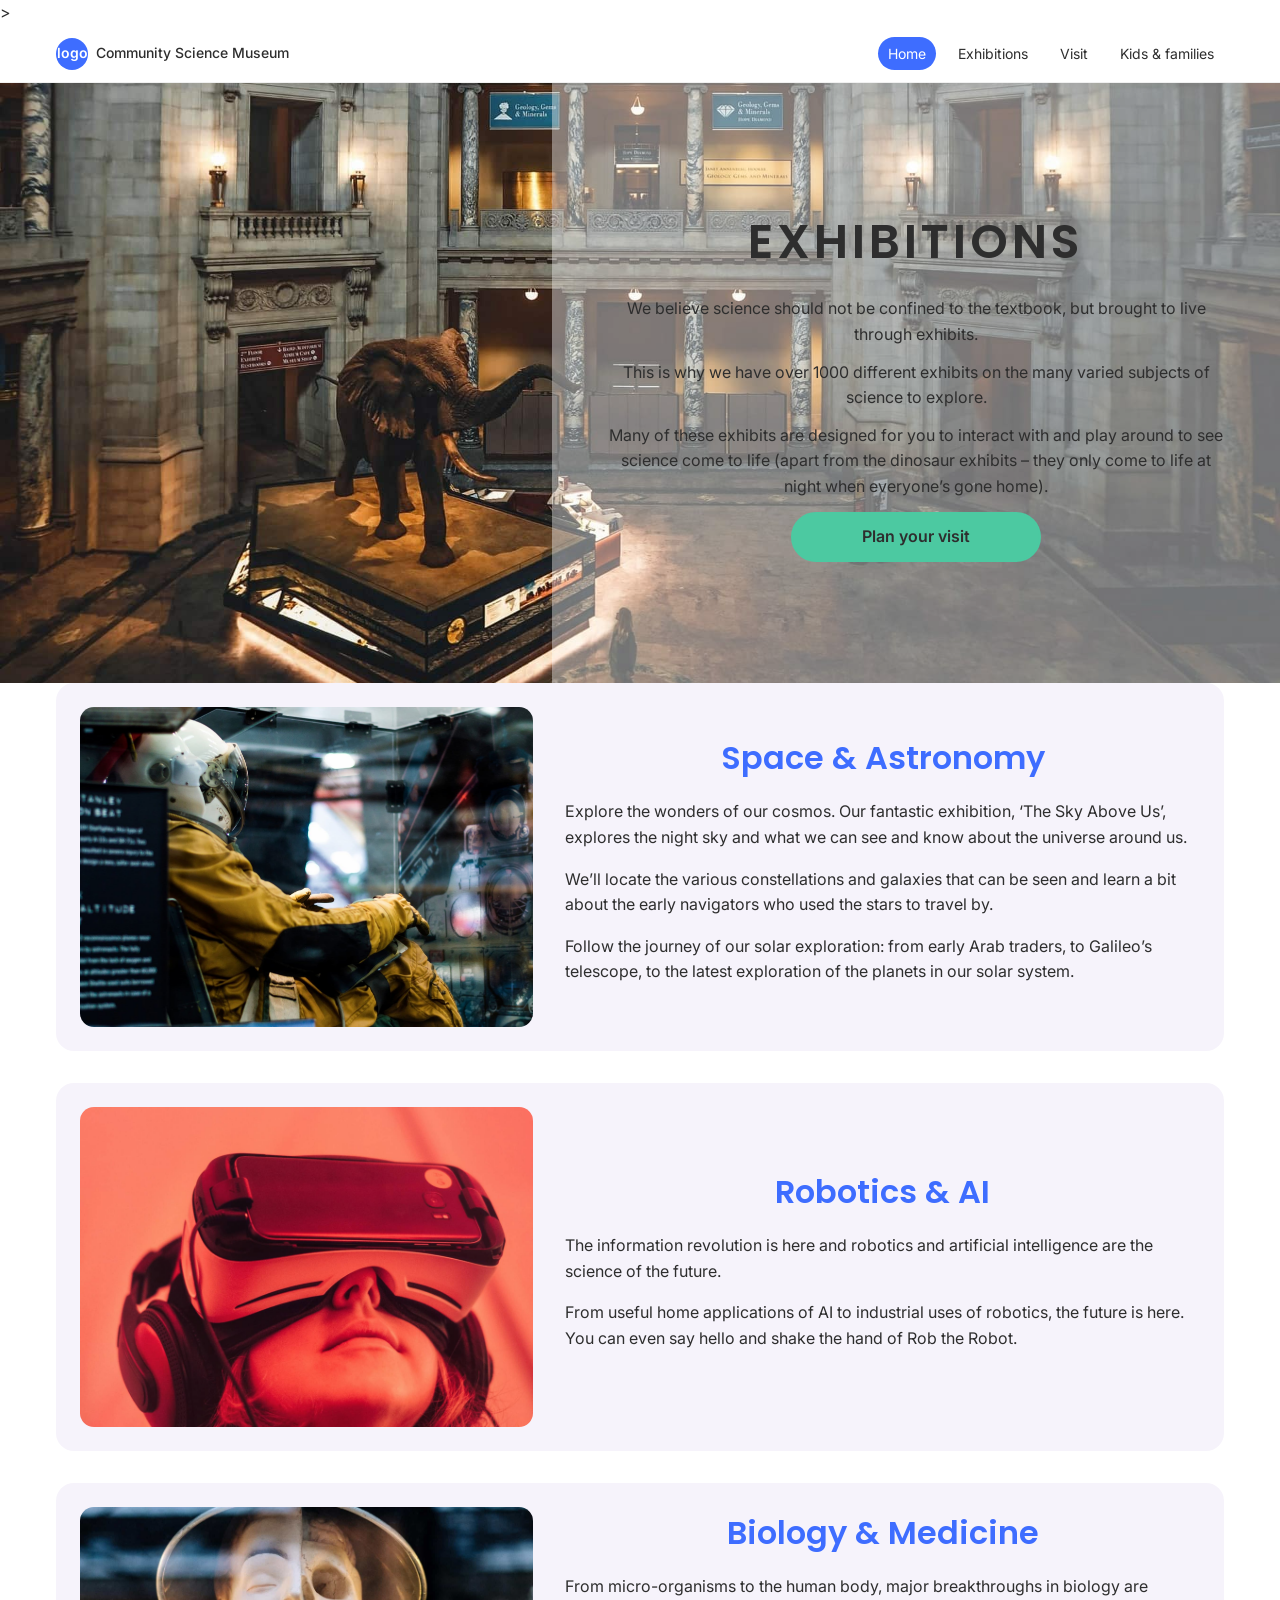
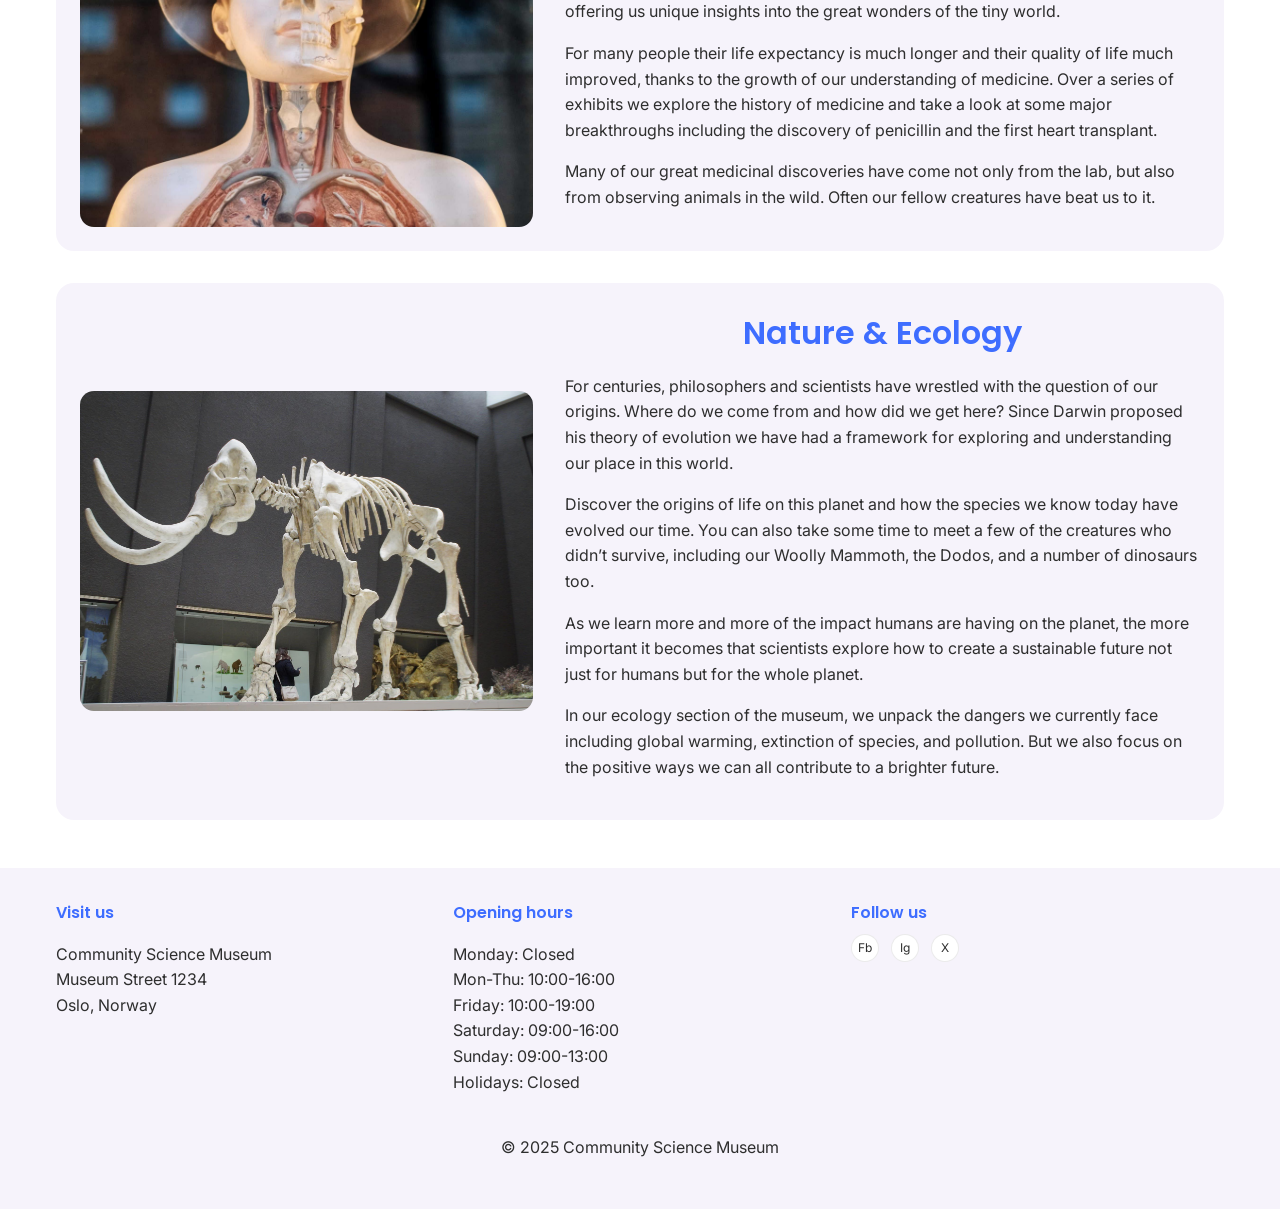
==== pages/exhibitions.html @ b7fa2a3b "Desktop SP-2025 Pages in HTML and CSS for the Semester Project fall 2025" ====
<!DOCTYPE html>
<html lang="en">
<head>
    <meta charset="UTF-8">
    <meta name="viewport" content="width=device-width, initial-scale=1.0">
    <title>Community Science Museum - Home</title>
    <link rel="stylesheet" href="../css/style.css">

    ><meta name="description" content="Explore the wonders of science at the Community Science Museum. Discover exhibits, events, and educational resources for all ages.">

    <!--Google fonts-->
    <link href="https://fonts.googleapis.com/css2?family=Inter:wght@300;400;500;600&family=Poppins:wght@400;500;600&display=swap" rel="stylesheet">

    <link rel="stylesheet" href="css/style.css" />
</head>
<body>
    <header class="site-header">
    <div class="container header-inner">
      <a href="index.html" class="logo">
        <!-- You can swap this for an <img> later -->
        <span class="logo-mark">(logo)</span>
        <span class="logo-text">Community Science Museum</span>
      </a>

      <nav class="main-nav" aria-label="Main navigation">
        <ul>
          <li><a href="index.html" class="nav-link active">Home</a></li>
          <li><a href="pages/exhibitions.html" class="nav-link">Exhibitions</a></li>
          <li><a href="pages/visit.html" class="nav-link">Visit</a></li>
          <li><a href="pages/kids-families.html" class="nav-link">Kids &amp; families</a></li>
        </ul>
      </nav>
    </div>
  </header>

<main>
      <!-- HERO -->
  <section class="hero hero-exhibitions">
    <div class="hero-overlay hero-overlay-right hero-overlay-40">
      <h1 class="hero-title">EXHIBITIONS</h1>

      <div class="hero-text-block">
        <p>
          We believe science should not be confined to the textbook, but brought to live through exhibits.
        </p>
        <p>
          This is why we have over 1000 different exhibits on the many varied subjects of science to explore.
        </p>
        <p>
          Many of these exhibits are designed for you to interact with and play around to see science come to life
          (apart from the dinosaur exhibits – they only come to life at night when everyone’s gone home).
        </p>
      </div>

      <a href="visit.html" class="btn btn-secondary btn-fixed">Plan your visit</a>
    </div>
  </section>

  <!-- EXHIBITION CARDS (STACKED) -->
  <section class="section expo-stack">
    <div class="container">
      <!-- Card 1 -->
      <article class="expo-card">
        <div class="expo-media">
          <img src="../images/astronaut.jpg" alt="Flight simulator for astronauts representing space and astronomy" />
        </div>

        <div class="expo-content">
          <h2 class="expo-title">Space & Astronomy</h2>
          <p>
            Explore the wonders of our cosmos. Our fantastic exhibition, ‘The Sky Above Us’, explores the night sky and
            what we can see and know about the universe around us.
          </p>
          <p>
            We’ll locate the various constellations and galaxies that can be seen and learn a bit about the early
            navigators who used the stars to travel by.
          </p>
          <p>
            Follow the journey of our solar exploration: from early Arab traders, to Galileo’s telescope, to the latest
            exploration of the planets in our solar system.
          </p>
        </div>
      </article>

      <!-- Card 2 -->
      <article class="expo-card">
        <div class="expo-media">
          <img src="../images/vr-red.jpg" alt="Child using VR headset" />
        </div>

        <div class="expo-content">
          <h2 class="expo-title">Robotics & AI</h2>
          <p>
            The information revolution is here and robotics and artificial intelligence are the science of the future.
          </p>
          <p>
            From useful home applications of AI to industrial uses of robotics, the future is here. You can even say
            hello and shake the hand of Rob the Robot.
          </p>
        </div>
      </article>

      <!-- Card 3 -->
      <article class="expo-card">
        <div class="expo-media">
          <img src="../images/body-anatomy.jpg" alt="Anatomy of the body representing biology and medicine" />
        </div>

        <div class="expo-content">
          <h2 class="expo-title">Biology &amp; Medicine</h2>
          <p>
            From micro-organisms to the human body, major breakthroughs in biology are offering us unique insights into
            the great wonders of the tiny world.
          </p>
          <p>
            For many people their life expectancy is much longer and their quality of life much improved, thanks to the
            growth of our understanding of medicine. Over a series of exhibits we explore the history of medicine and
            take a look at some major breakthroughs including the discovery of penicillin and the first heart
            transplant.
          </p>
          <p>
            Many of our great medicinal discoveries have come not only from the lab, but also from observing animals in
            the wild. Often our fellow creatures have beat us to it.
          </p>
        </div>
      </article>

      <!-- Card 4 -->
      <article class="expo-card">
        <div class="expo-media">
          <img src="../images/mammoth.jpg" alt="Mammoth skeleton representing nature and ecology" />
        </div>

        <div class="expo-content">
          <h2 class="expo-title">Nature & Ecology</h2>
          <p>
            For centuries, philosophers and scientists have wrestled with the question of our origins. Where do we come
            from and how did we get here? Since Darwin proposed his theory of evolution we have had a framework for
            exploring and understanding our place in this world.
          </p>
          <p>
            Discover the origins of life on this planet and how the species we know today have evolved our time. You can
            also take some time to meet a few of the creatures who didn’t survive, including our Woolly Mammoth, the
            Dodos, and a number of dinosaurs too.
          </p>
          <p>
            As we learn more and more of the impact humans are having on the planet, the more important it becomes that
            scientists explore how to create a sustainable future not just for humans but for the whole planet.
          </p>
          <p>
            In our ecology section of the museum, we unpack the dangers we currently face including global warming,
            extinction of species, and pollution. But we also focus on the positive ways we can all contribute to a
            brighter future.
          </p>
        </div>
      </article>
    </div>
  </section>
</main>

<footer class="site-footer">
    <div class="container footer-grid">
      <section class="footer-section">
        <h2 class="footer-heading">Visit us</h2>
        <p>Community Science Museum<br>
        Museum Street 1234<br>
        Oslo, Norway</p>
      </section>

      <section class="footer-section">
        <h2 class="footer-heading">Opening hours</h2>
        <p>
        Monday: Closed<br>
        Mon-Thu: 10:00-16:00<br>
        Friday: 10:00-19:00<br>
        Saturday: 09:00-16:00<br>
        Sunday: 09:00-13:00<br>
        Holidays: Closed<br>
        </p>
      </section>

      <section class="footer-section">
        <h2 class="footer-heading">Follow us</h2>
        <div class="footer-icons" aria-label="Social media">
          <a href="#" aria-label="Visit us on Facebook">Fb</a>
          <a href="#" aria-label="Visit us on Instagram">Ig</a>
          <a href="#" aria-label="Visit us on X">X</a>
        </div>
      </section>
    </div>

    <div class="footer-bottom">
      <p>© 2025 Community Science Museum</p>
    </div>
  </footer>
</body>
</html>
---- css/style.css ----
/* ==== RESET-ish ==== */
*,
*::before,
*::after {
  box-sizing: border-box;
}

body {
  margin: 0;
  font-family: "Inter", system-ui, -apple-system, BlinkMacSystemFont, sans-serif;
  color: #2E2E2E;
  background-color: #FFFFFF;
  line-height: 1.6;
}

/* ==== DESIGN TOKENS ==== */
:root {
  --color-primary: #3E6DFF;
  --color-secondary: #A68EFF;
  --color-bg: #FFFFFF;
  --color-text: #2E2E2E;
  --color-card: #F6F3FB;
  --color-cta: #4CC9A1;

  --radius-card: 16px;
  --shadow-soft: 0 8px 24px rgba(0, 0, 0, 0.06);

  --space-xs: 4px;
  --space-s: 8px;
  --space-m: 16px;
  --space-l: 24px;
  --space-xl: 32px;
  --space-xxl: 48px;
}

/* ==== GLOBAL LAYOUT ==== */
.container {
  width: 100%;
  max-width: 1200px;
  margin: 0 auto;
  padding-inline: 16px;
}

/* Headings */
h1, h2, h3 {
  font-family: "Poppins", system-ui, -apple-system, system-ui, -apple-system, BlinkMacSystemFont, 'Segoe UI', Roboto, Oxygen, Ubuntu, Cantarell, 'Open Sans', 'Helvetica Neue', sans-serif;
  margin-top: 0;
  color: var(--color-text);
}

h1 {
  font-size: clamp(32px, 4vw, 48px);
  font-weight: 600;
}

h2 {
  font-size: clamp(24px, 3vw, 32px);
  font-weight: 600;
}

h3 {
  font-size: 20px;
  font-weight: 500;
}

/* Paragraphs */
p {
  line-height: 1.6;
  font-size: 16px;
}

/* Links */
a {
  color: inherit;
  text-decoration: none;
}

a:focus-visible {
  outline: 3px solid var(--color-primary);
  outline-offset: 2px;
}

/* ==== HEADER & NAV ==== */
.site-header {
  background-color: #FFFFFF;
  border-bottom: 1px solid rgba(0, 0, 0, 0.06);
  position: sticky;
  top: 0;
  z-index: 10;
}

.header-inner {
  display: flex;
  align-items: center;
  justify-content: space-between;
  padding-block: 12px;
  gap: 16px;
}

/* Logo */
.logo {
  display: flex;
  align-items: center;
  gap: 8px;
}

.logo-mark {
  width: 32px;
  height: 32px;
  border-radius: 999px;
  background: var(--color-primary);
  color: white;
  font-size: 14px;
  font-weight: 600;
  display: inline-flex;
  align-items: center;
  justify-content: center;
}

.logo-text {
  font-size: 14px;
  font-weight: 500;
}

/* Nav */
.main-nav ul {
  list-style: none;
  display: flex;
  align-items: center;
  gap: 12px;
  padding: 0;
  margin: 0;
  flex-wrap: wrap; /* allows wrapping on small screens */
}

.nav-link {
  font-size: 14px;
  padding: 8px 10px;
  border-radius: 999px;
}

.nav-link:hover {
  background-color: rgba(62, 109, 255, 0.08);
}

.nav-link.active {
  background-color: var(--color-primary);
  color: #FFFFFF;
}

/* ==== FOOTER ==== */
.site-footer {
  margin-top: var(--space-xxl);
  background-color: var(--color-card);
  padding-block: var(--space-xl);
  font-size: 14px;
}

.footer-grid {
  display: grid;
  gap: var(--space-l);
}

.footer-heading {
  font-size: 16px;
  color: var(--color-primary);
  margin-bottom: var(--space-s);
}

.footer-icons a {
  display: inline-flex;
  align-items: center;
  justify-content: center;
  width: 28px;
  height: 28px;
  border-radius: 999px;
  background: #FFFFFF;
  border: 1px solid rgba(0, 0, 0, 0.08);
  font-size: 12px;
  margin-right: 8px;
}

.footer-bottom {
  text-align: center;
  margin-top: var(--space-l);
  font-size: 13px;
}

/* Footer: make 3 columns on wider screens */
@media (min-width: 768px) {
  .footer-grid {
    grid-template-columns: repeat(3, minmax(0, 1fr));
  }
}

.btn {
  display: inline-flex;
  align-items: center;
  justify-content: center;
  padding: 0.9rem 1.8rem;
  border-radius: 999px;
  font-weight: 600;
  font-size: 1rem;
  text-decoration: none;
  border: 2px solid transparent;
  cursor: pointer;
  transition: transform 0.15s ease, box-shadow 0.15s ease, background-color 0.15s ease, border-color 0.15s ease;
}

.btn-primary {
  background-color: var(--color-cta);
  color: var(--color-text);
}

 .btn-primary:hover, .btn-primary:focus-visible {
  background-color: #3ca884;
  color: var(--color-text);
  transform: translate(-1px);
  box-shadow: 0 6px 15px rgba(60, 168, 132, 0.3);
}

.btn-secondary {
  background-color: var(--color-cta);
  color: var(--color-text);
  border-color: var(--color-cta);
}

.btn-secondary:hover, .btn-secondary:focus-visible {
  background-color: var(--color-bg);
  color: var(--color-text);
}

.btn-wide {
  width: 100%;
  max-width: 310px;
}

.btn-small {
  width: auto;            
  min-width: 140px;       
  height: 40px;           
  padding: 0 1.25rem;
  font-size: 0.9rem;     
}

.hero {
    min-height: 600px;
    display: flex;
    align-items: stretch;
    justify-content: flex-start;
}

.hero-home {
    background-image: url(../images/hero-home.jpg);
    background-size: cover;
    background-position: center;
}

.hero-overlay {
    background-color: #FFFFFF;
    max-width: 728px;
    padding: 3rem 3.5rem;
    display: flex;
    flex-direction: column;
    justify-content: center;
}

.hero-overlay-40 {
    background-color: rgba(255, 255, 255, 0.4);
}

.hero-title {
    font-size: 3rem;
    letter-spacing: 0.08em;
    text-transform: uppercase;
    margin-bottom: 1rem;
}

.hero-text {
    font-size: 1.05rem;
    max-width: 32rem;
    margin-bottom: 2rem;
}

.hero-actions {
    display: flex;
    gap: 1rem;
    flex-wrap: wrap;
}

.exhibitions {
    background-color: #fdfcff;
}

.card-grid {
    display: grid;
    gap: 1.5rem;
}

.exhibitions-grid {
    grid-template-columns: repeat(4, minmax(0, 1fr));
}

.card {
    background-color: var(--color-card);
    border-radius: 18px;
    padding: 1rem;
    overflow: hidden;
}

.card img {
    width: 100%;
    height: 160px;
    object-fit: cover;
    border-radius: 12px;
    margin-bottom: 0.75rem;
}

.exhibition-card h3 {
    font-size: 1.1rem;
    margin-bottom: 0.4rem;
}

.exhibition-card p {
    font-size: 0.95rem;
}

.audience-block {
    display: grid;
    grid-template-columns: minmax(0, 1.1fr) minmax(0, 1.6fr);
    gap: 2rem;
    align-items: start;
    margin-bottom: 3rem;
}

.audience-image img {
    width: 100%;
    border-radius: 18px;
    object-fit: cover;
}

.audience-content h3 {
    font-size: 1.4rem;
    margin-bottom: 1rem;
}

.audience-content p + p {
    margin-top: 0.75rem;
}

.audience-content .btn {
    margin-top: 1.5rem;
}

.visit-summary {
    background-color: #faf8ff;
}

.visit-grid {
    display: grid;
    grid-template-columns: repeat(3, minmax(0, 1fr));
    gap: 1.5rem;
}

.info-card {
    border-radius: 18px;
    padding: 1.25rem;
    border: 2px solid var(--color-primary);
    background-color: #FFFFFF;
    display: flex;
    flex-direction: column;
    gap: 0.75rem;
}

.info-card h3 {
    font-size: 1.1rem;
    margin-bottom: 0.25rem;
}

.info-card-image {
    width: 100%;
    margin-top: 0.75rem;
    border-radius: 10px;
    object-fit: cover;
}

@media (max-width: 900px) {
    .hero {
        min-height: 420px;
}

.hero-overlay {
    max-width: none;
    width: 100%;
    padding: 2rem 1.5rem;
}

.hero-title {
    font-size: 2.2rem;
}

.hero-actions {
    flex-direction: column;
    align-items: stretch;
}

.exhibitions-grid, .visit-grid {
    grid-template-columns: repeat(2, minmax(0, 1fr));
}

.audience-block {
    grid-template-columns: minmax(0, 1fr);
}
}

@media (max-width: 600px) {
    .exhibitions-grid, .visit-grid {
        grid-template-columns: minmax(0, 1fr);
    }

.section {
    padding: 4rem 0;
}

.section-title {
    font-size: 1.7rem;
}
}

/*==== EXHIBITIONS HERO SECTION ====*/
.hero-exhibitions {
    background-image: url(../images/hero-exhibitions.jpg);
    background-size: cover;
    background-position: center;
}

/* right side overlay */
.hero-overlay-right {
    margin-left: auto;
    align-items: center;
    text-align: center;
}

.hero-overlay-40 {
    background-color: rgba(255, 255, 255, 0.4);
}

.hero-text-block p {
    margin: 0 0 0.75rem;
}

.btn-fixed {
    width: 250px;
    height: 50px;
    padding: 0;
}

/*====Stacked cards exhibition section====*/
.expo-stack .container {
    display: grid;
    gap: 2rem;
}

.expo-card {
    background: var(--color-card);
    border-radius: 18px;
    padding: 1.5rem;
    display: grid;
    grid-template-columns: minmax(0, 1fr) minmax(0, 1.4fr);
    gap: 2rem;
    align-items: center;
}

.expo-media img {
    width: 100%;
    height: 320px;
    object-fit: cover;
    border-radius: 14px;
    display: block;
}

.expo-title {
    margin-bottom: 1rem;
    color: var(--color-primary);
    text-align: center;
}

.expo-content p + p {
    margin-top: 0.8rem;
}

@media (max-width: 900px) {
    .expo-card {
        grid-template-columns: 1fr;
    }

    .expo-media img {
        height: 240px;
    }

    .hero-overlay-right {
        margin-left: 0;
        width: 100%;
    }
}

/* ===== VISIT HERO ===== */
.hero-visit {
  min-height: 400px;
  background-image: url("../images/hero-visit.jpg"); /* change to your actual hero */
  background-size: cover;
  background-position: center;
  display: flex;
  align-items: stretch;
  justify-content: flex-end; /* overlay on RIGHT */
}

.hero-overlay-visit {
  width: 728px;
  min-height: 400px;
  display: flex;
  flex-direction: column;
  justify-content: center;
  align-items: center; /* centered title inside overlay */
  text-align: center;
  padding: 2rem 3rem;
}

/* 40% opacity overlay */
.hero-overlay-40 {
  background-color: rgba(255, 255, 255, 0.4);
}

/* ===== VISIT TOP GRID ===== */
.visit-top-grid {
  grid-template-columns: repeat(2, minmax(0, 1fr));
}

/* shared card title style for visit page */
.card-title {
  color: var(--color-primary);
  font-size: 1.6rem; /* H2-ish */
  margin-bottom: 0.75rem;
}

/* ===== LOCATION CARD (FULL WIDTH) ===== */
.location-card {
  background: var(--color-card);
  border-radius: 18px;
  padding: 1.5rem;
  display: grid;
  grid-template-columns: 2fr 2fr;
  gap: 2rem;
  align-items: center;
}

.location-map img {
  width: 400px;
  height: 200px;
  border-radius: 14px;
  display: block;
}

/* ===== ACCESSIBILITY + RIGHT STACK ===== */
.visit-bottom-grid {
  display: grid;
  grid-template-columns: 1.2fr 0.8fr;
  gap: 2rem;
  align-items: start;
}

.accessibility-card {
  background: var(--color-card);
  padding: 1.5rem;
  border-radius: 18px;
}

.accessibility-image {
  width: 100%;
  height: 150px;         
  object-fit: cover;
  border-radius: 14px;
  display: block;
  margin-top: 2rem;
}

.stacked-side {
  display: grid;
  gap: 2rem;
}

.visit-top, .visit-location, .visit-bottom {
  margin-bottom: 2rem;
}

/* ===== RESPONSIVE ===== */
@media (max-width: 900px) {
  .hero-visit {
    justify-content: flex-start;
  }

  .hero-overlay-visit {
    width: 100%;
    min-height: auto;
  }

  .visit-top-grid {
    grid-template-columns: 2fr;
  }

  .location-card {
    grid-template-columns: 1fr;
  }

  .visit-bottom-grid {
    grid-template-columns: 2fr;
  }
}

/* ===== KIDS PAGE HERO ===== */
.hero-kids {
  min-height: 500px;
  background-image: url("../images/hero-kids.jpg");
  background-size: cover;
  background-position: center;
  display: flex;
  align-items: stretch;
  justify-content: flex-start;
}

.hero-overlay-kids {
  width: 728px;
  min-height: 500px;
  display: flex;
  flex-direction: column;
  justify-content: center;
  align-items: center; 
  text-align: center;
  padding: 2.5rem 3rem;
}

.kids-hero-tagline {
  font-size: 20px;
  margin: 1rem 0 2rem;
}

/* ===== ACTIVITIES (3 cards) ===== */
.kids-activities-grid {
  grid-template-columns: repeat(3, minmax(0, 1fr));
  gap: 2rem;
}

.activity-card {
  padding: 1.5rem;
  border-radius: 18px;
  background: var(--color-card);
  text-align: center;
}

.activity-title {
  margin-bottom: 1rem;
  color: var(--color-primary);
}

.activity-card img {
  width: 100%;
  height: 260px;
  object-fit: cover;
  border-radius: 14px;
  display: block;
}

/* ===== UPCOMING EVENTS ===== */
.events-stack {
  display: grid;
  gap: 2rem;
}

.event-card {
  padding: 2rem;
  border-radius: 18px;
  background: #ffffff;
  border: 2px solid var(--color-primary);
}

.event-title {
  font-size: 24px;
  font-weight: 700;
  margin-bottom: 0.75rem;
}

.event-card p {
  font-size: 24px;
  margin: 0;
}

/* ===== PLAN YOUR VISIT (4 cards) ===== */
.kids-plan-grid {
  grid-template-columns: repeat(4, minmax(0, 1fr));
  gap: 2rem;
}

.plan-card {
  padding: 2rem;
  border-radius: 18px;
  background: var(--color-card);
  text-align: center;
  flex-direction: column;
  display: flex;
  gap: 1rem;
  justify-content: space-between;
  align-content: start;
}

.plan-card h3 {
  color: var(--color-primary);
}

/* ===== RESPONSIVE ===== */
@media (max-width: 900px) {
  .hero-overlay-kids {
    width: 100%;
    min-height: auto;
  }

  .kids-activities-grid {
    grid-template-columns: 1fr;
  }

  .kids-plan-grid {
    grid-template-columns: repeat(2, minmax(0, 1fr));
  }

  .event-card p {
    font-size: 18px; 
  }
}

@media (max-width: 600px) {
  .kids-plan-grid {
    grid-template-columns: 1fr;
  }
}
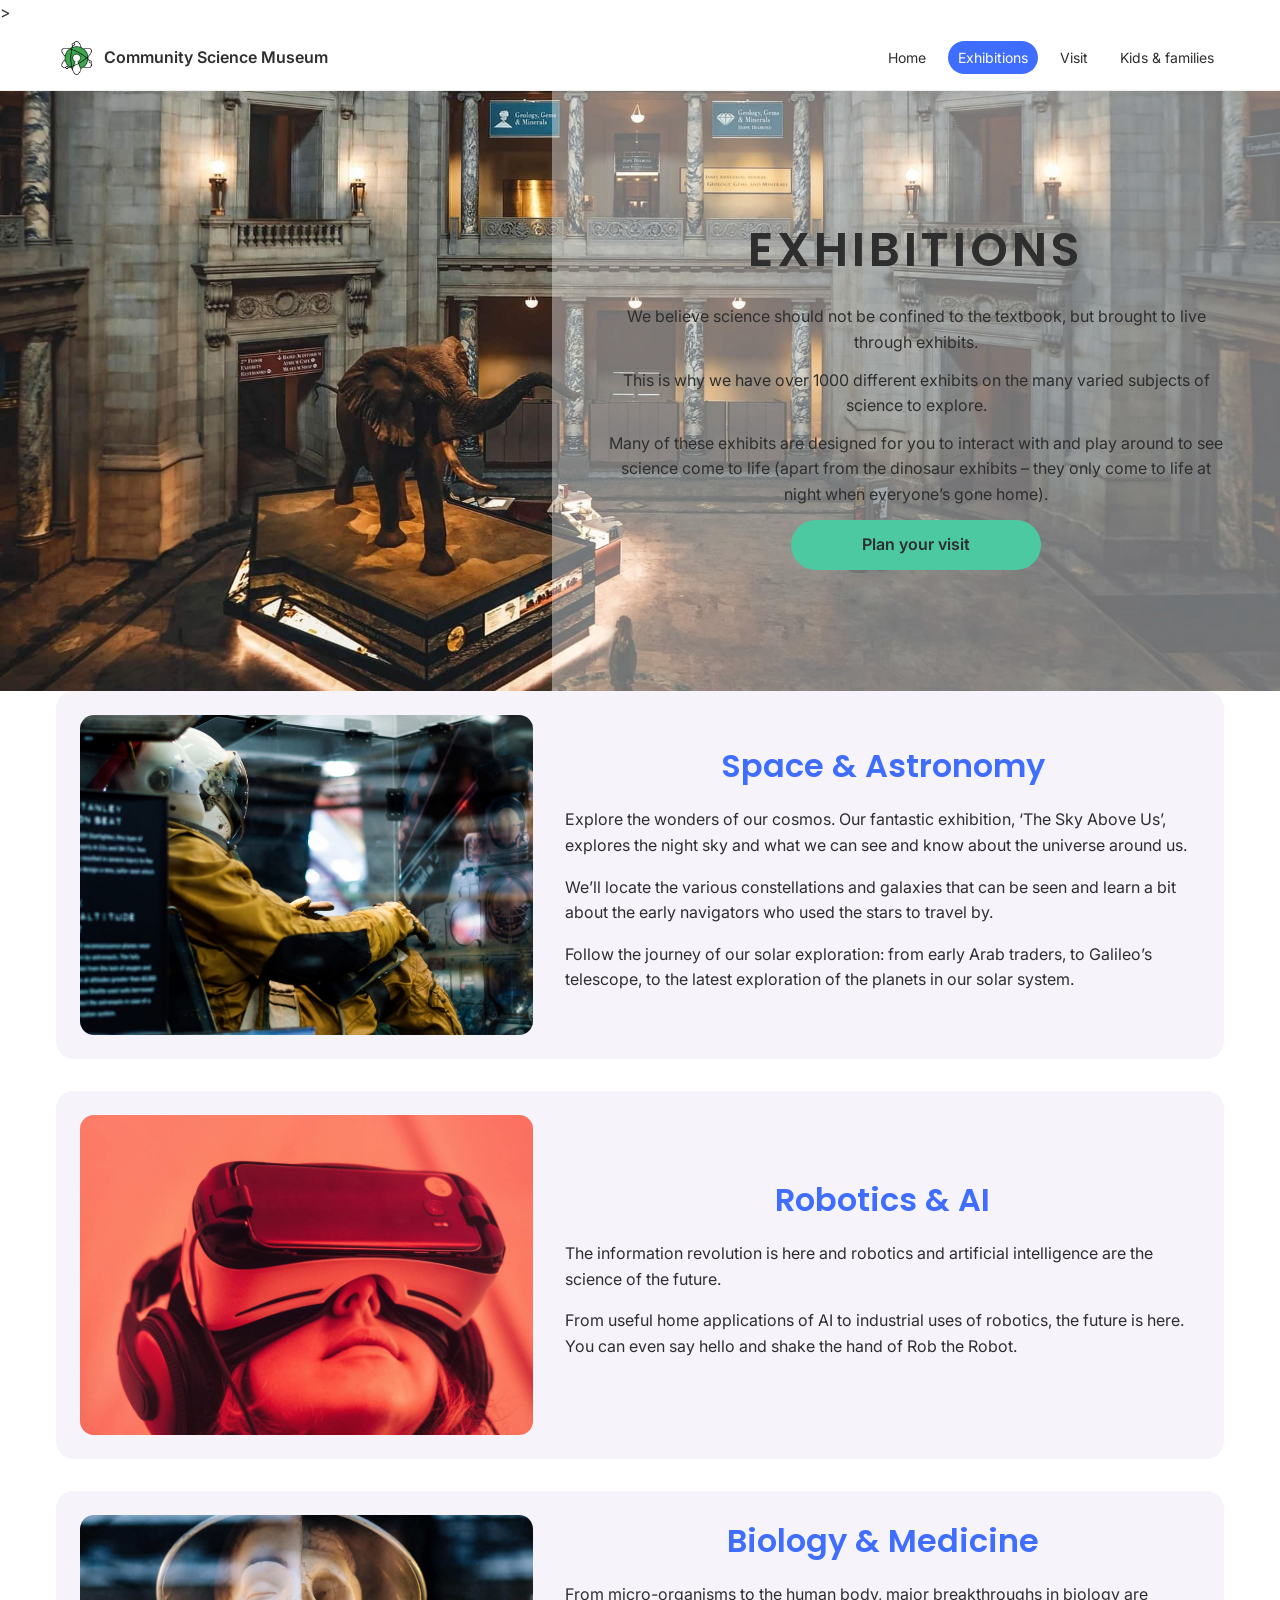
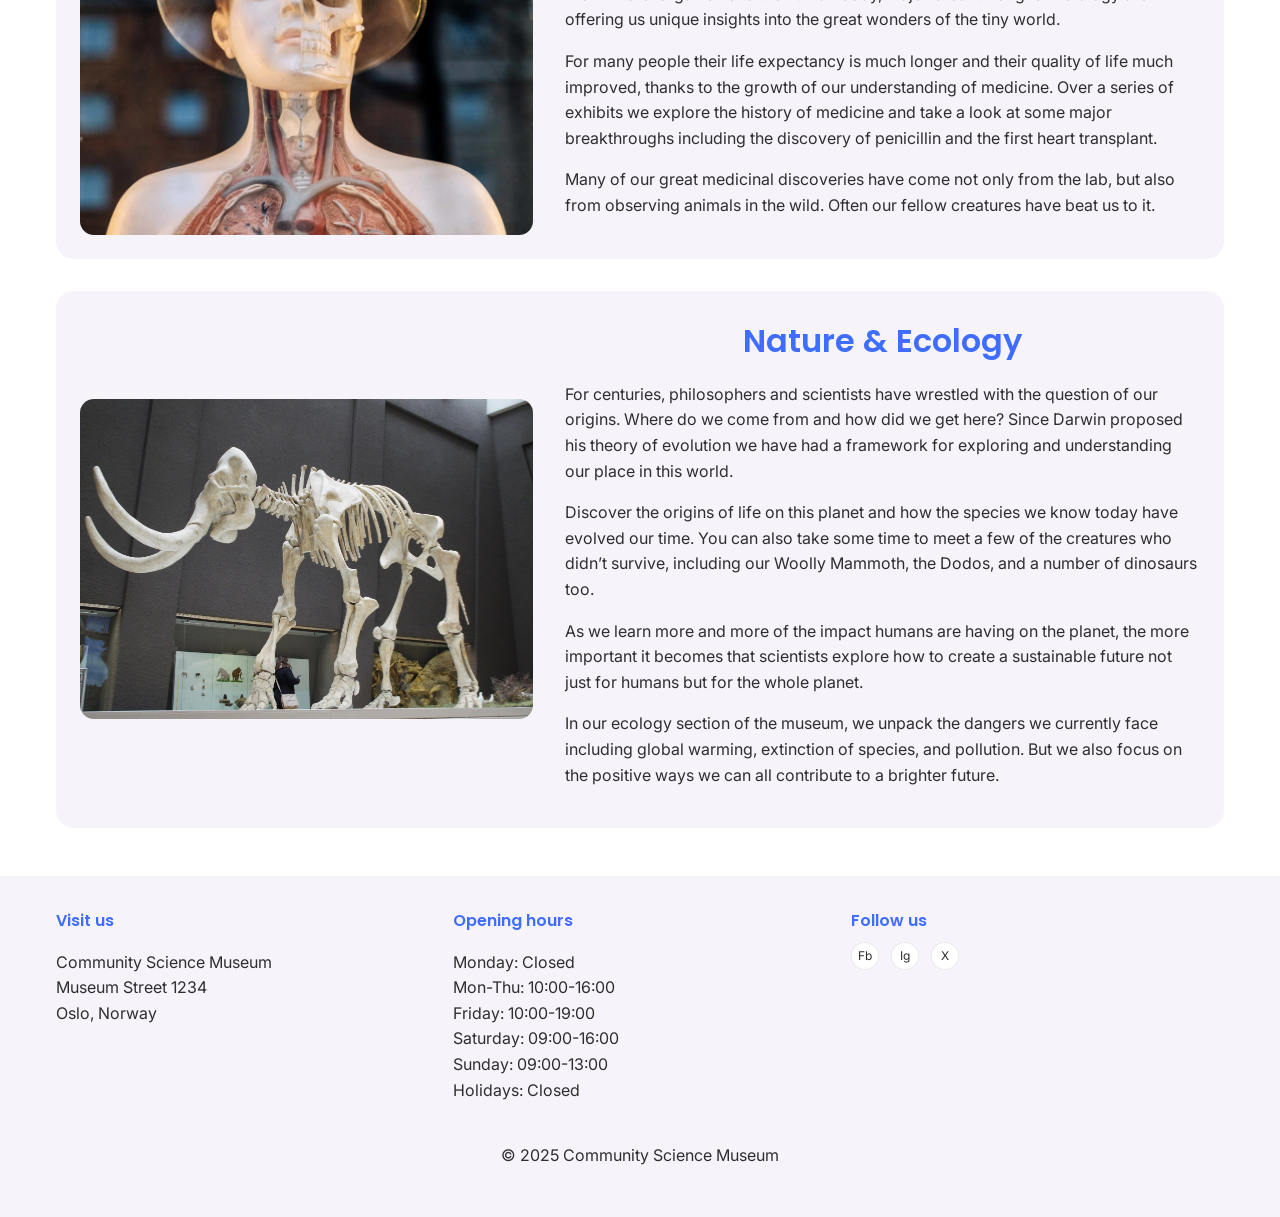
==== commit b039df04: "Mobile CSS Added mobile  CSS to work on smaller screens." ====
--- a/pages/exhibitions.html
+++ b/pages/exhibitions.html
@@ -16,18 +16,17 @@
 <body>
     <header class="site-header">
     <div class="container header-inner">
-      <a href="index.html" class="logo">
-        <!-- You can swap this for an <img> later -->
-        <span class="logo-mark">(logo)</span>
+      <a href="../index.html" class="logo">
+        <img src="../icons/logo.jpg" alt="Community Science Museum logo" class="logo-icon"/>
         <span class="logo-text">Community Science Museum</span>
       </a>
 
       <nav class="main-nav" aria-label="Main navigation">
         <ul>
-          <li><a href="index.html" class="nav-link active">Home</a></li>
-          <li><a href="pages/exhibitions.html" class="nav-link">Exhibitions</a></li>
-          <li><a href="pages/visit.html" class="nav-link">Visit</a></li>
-          <li><a href="pages/kids-families.html" class="nav-link">Kids &amp; families</a></li>
+          <li><a href="../index.html" class="nav-link">Home</a></li>
+          <li><a href="exhibitions.html" class="nav-link active">Exhibitions</a></li>
+          <li><a href="visit.html" class="nav-link">Visit</a></li>
+          <li><a href="kids.html" class="nav-link">Kids & families</a></li>
         </ul>
       </nav>
     </div>
--- a/css/style.css
+++ b/css/style.css
@@ -102,6 +102,18 @@
   display: flex;
   align-items: center;
   gap: 8px;
+  text-decoration: none;
+}
+
+.logo-icon {
+  width: 40px;
+  height: 40px;
+  object-fit: contain;
+}
+
+.logo-text {
+  font-weight: 600;
+  color: var(--color-text);
 }
 
 .logo-mark {
@@ -115,11 +127,6 @@
   display: inline-flex;
   align-items: center;
   justify-content: center;
-}
-
-.logo-text {
-  font-size: 14px;
-  font-weight: 500;
 }
 
 /* Nav */
@@ -740,4 +747,133 @@
   .kids-plan-grid {
     grid-template-columns: 1fr;
   }
+}
+
+/* ====== MOBILE ADJUSTMENTS ====== */
+
+/* Base */
+img {
+  max-width: 100%;
+  height: auto;
+  display: block;
+}
+
+/* Primary mobile breakpoint */
+@media (max-width: 768px) {
+  /* Container padding */
+  .container {
+    padding: 0 16px;
+  }
+
+  /* Sections, tight but roomy */
+  .section {
+    padding: 3rem 0;
+  }
+
+  /* NAV*/
+  .main-nav ul {
+    gap: 8px;
+    justify-content: flex-end;
+  }
+
+  .nav-link {
+    padding: 8px 10px;
+    font-size: 14px;
+  }
+
+  /* HERO, full size overlay */
+  .hero {
+    min-height: auto;
+  }
+
+  .hero-overlay,
+  .hero-overlay-visit,
+  .hero-overlay-kids {
+    width: 100%;
+    min-height: auto;
+    padding: 2rem 1.5rem;
+    margin: 0; 
+  }
+
+  /* Buttons: full-width on mobile */
+  .btn,
+  .btn-fixed,
+  .btn-wide {
+    width: 100%;
+    max-width: 100%;
+  }
+
+  .btn-fixed {
+    height: 48px;
+  }
+
+  /* Homepage grids */
+  .exhibitions-grid {
+    grid-template-columns: 1fr;
+  }
+
+  .visit-grid {
+    grid-template-columns: 1fr;
+  }
+
+  /* Audience stack */
+  .audience-block {
+    grid-template-columns: 1fr;
+  }
+
+  /* Exhibitions page stacked cards (image + text) */
+  .expo-card {
+    grid-template-columns: 1fr;
+    padding: 1.5rem;
+  }
+
+  .expo-media img {
+    height: 220px;
+  }
+
+  /* Visit page */
+  .visit-top-grid {
+    grid-template-columns: 1fr;
+  }
+
+  .location-card {
+    grid-template-columns: 1fr;
+  }
+
+  .visit-bottom-grid {
+    grid-template-columns: 1fr;
+  }
+
+  /* Kids page */
+  .kids-activities-grid {
+    grid-template-columns: 1fr;
+  }
+
+  .kids-plan-grid {
+    grid-template-columns: 1fr;
+  }
+
+  .activity-card img {
+    height: 220px;
+  }
+
+  /* Event card text smaller */
+  .event-card p {
+    font-size: 18px;
+  }
+}
+
+/* Smallest screens */
+@media (max-width: 480px) {
+  .hero-title {
+    font-size: 2rem;
+  }
+
+  .section-title {
+    font-size: 1.6rem;
+  }
+
+  .logo-text {
+    display: none; 
+  }
 }
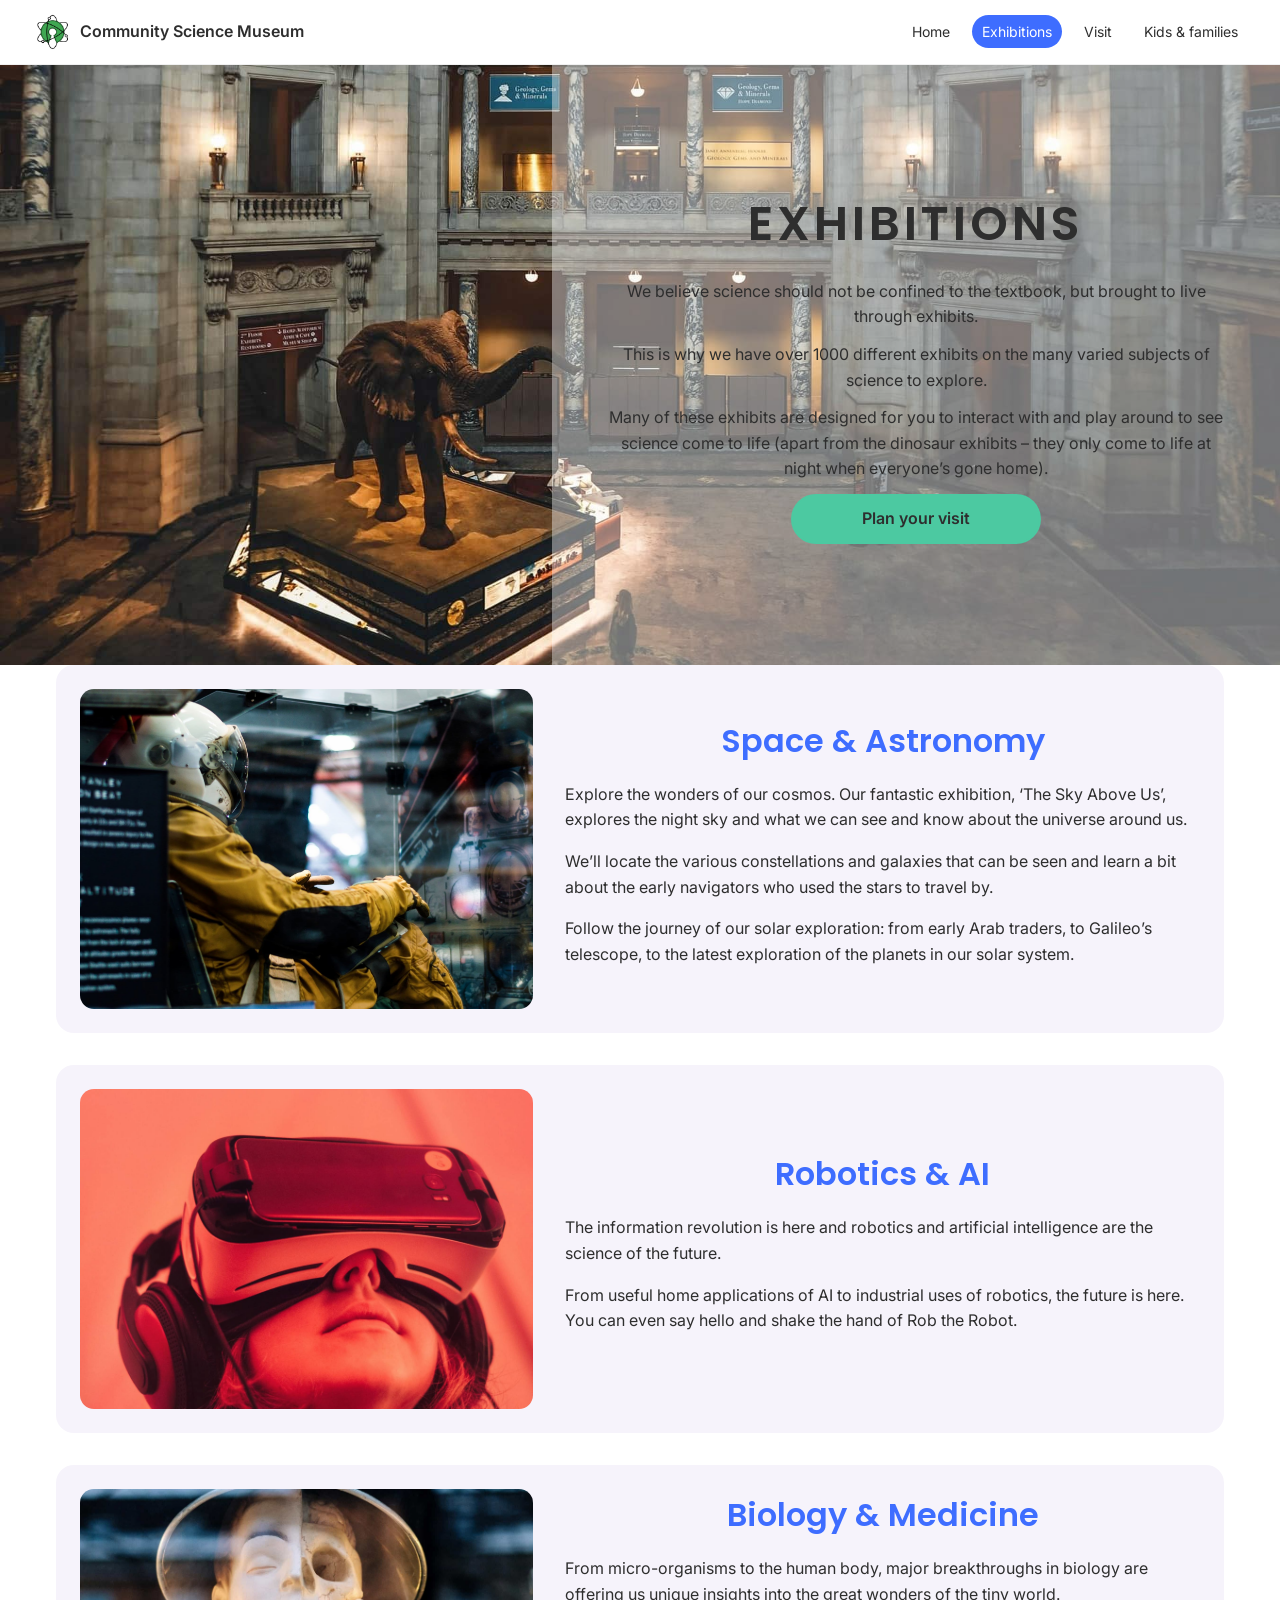
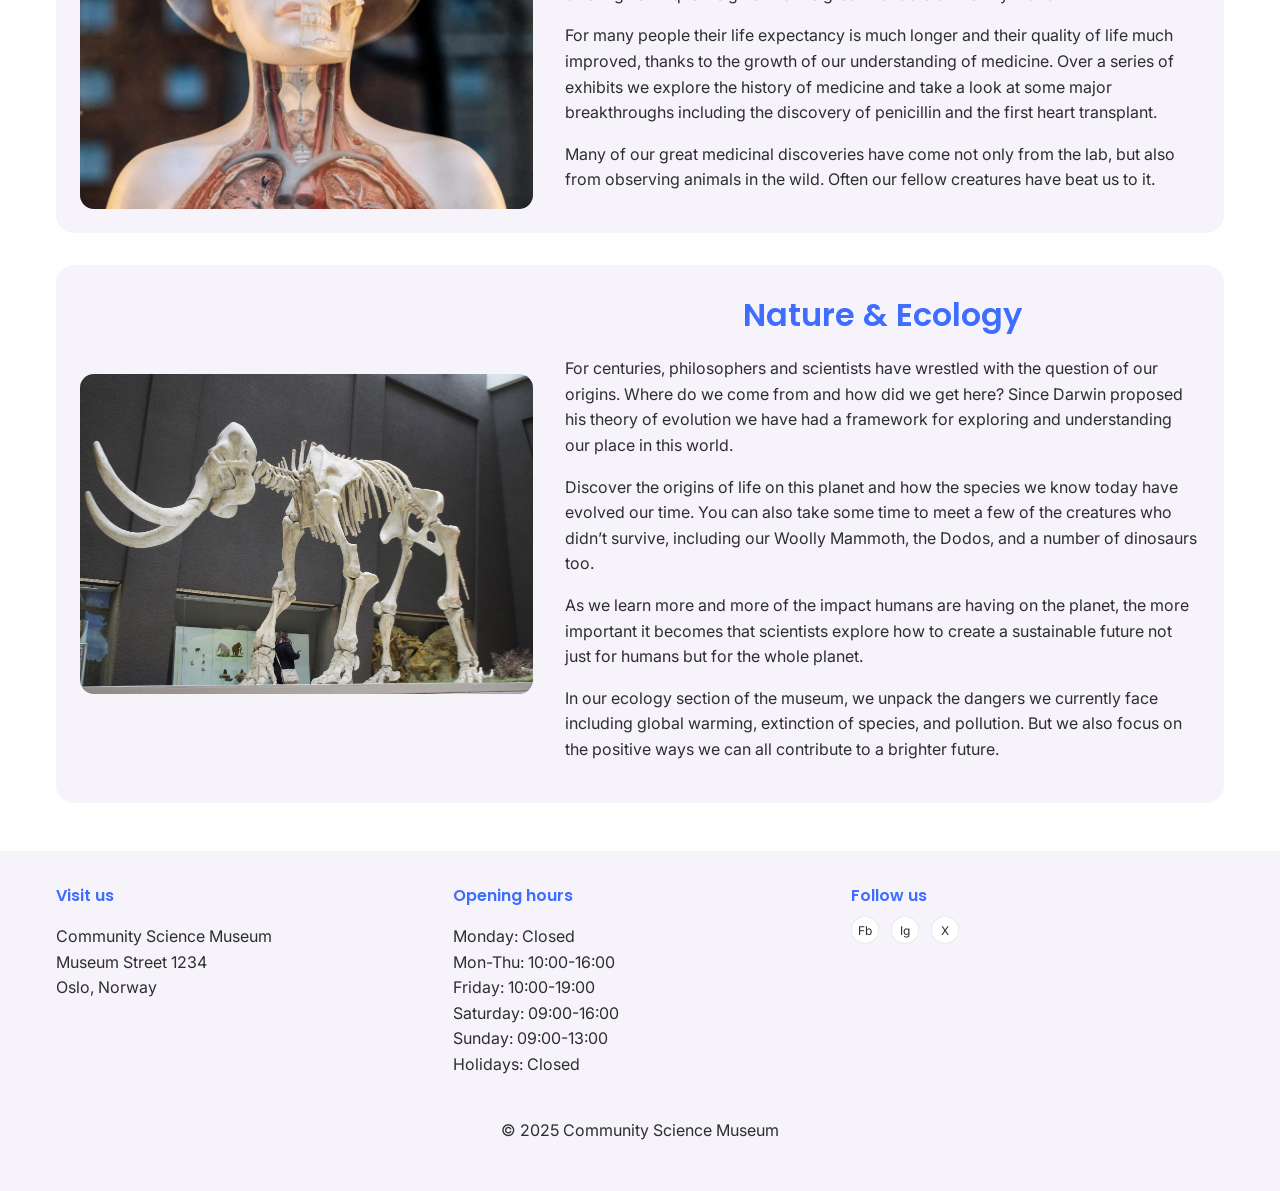
==== commit 2b5b8736: "Fix formatting of meta description tag in exhibitions.html Removed a stray character from the HTML s" ====
--- a/pages/exhibitions.html
+++ b/pages/exhibitions.html
@@ -6,7 +6,7 @@
     <title>Community Science Museum - Home</title>
     <link rel="stylesheet" href="../css/style.css">
 
-    ><meta name="description" content="Explore the wonders of science at the Community Science Museum. Discover exhibits, events, and educational resources for all ages.">
+    <meta name="description" content="Explore the wonders of science at the Community Science Museum. Discover exhibits, events, and educational resources for all ages.">
 
     <!--Google fonts-->
     <link href="https://fonts.googleapis.com/css2?family=Inter:wght@300;400;500;600&family=Poppins:wght@400;500;600&display=swap" rel="stylesheet">
@@ -193,4 +193,4 @@
     </div>
   </footer>
 </body>
-</html>+</html>
--- a/css/style.css
+++ b/css/style.css
@@ -87,6 +87,11 @@
   position: sticky;
   top: 0;
   z-index: 10;
+}
+
+.site-header .container {
+  max-width: 100%;
+  padding-inline: 32px;
 }
 
 .header-inner {
@@ -127,6 +132,12 @@
   display: inline-flex;
   align-items: center;
   justify-content: center;
+}
+
+@media (max-width: 600px) {
+  .site-header .container {
+    padding-inline: 16px;
+  }
 }
 
 /* Nav */
@@ -876,4 +887,4 @@
   .logo-text {
     display: none; 
   }
-}+}
